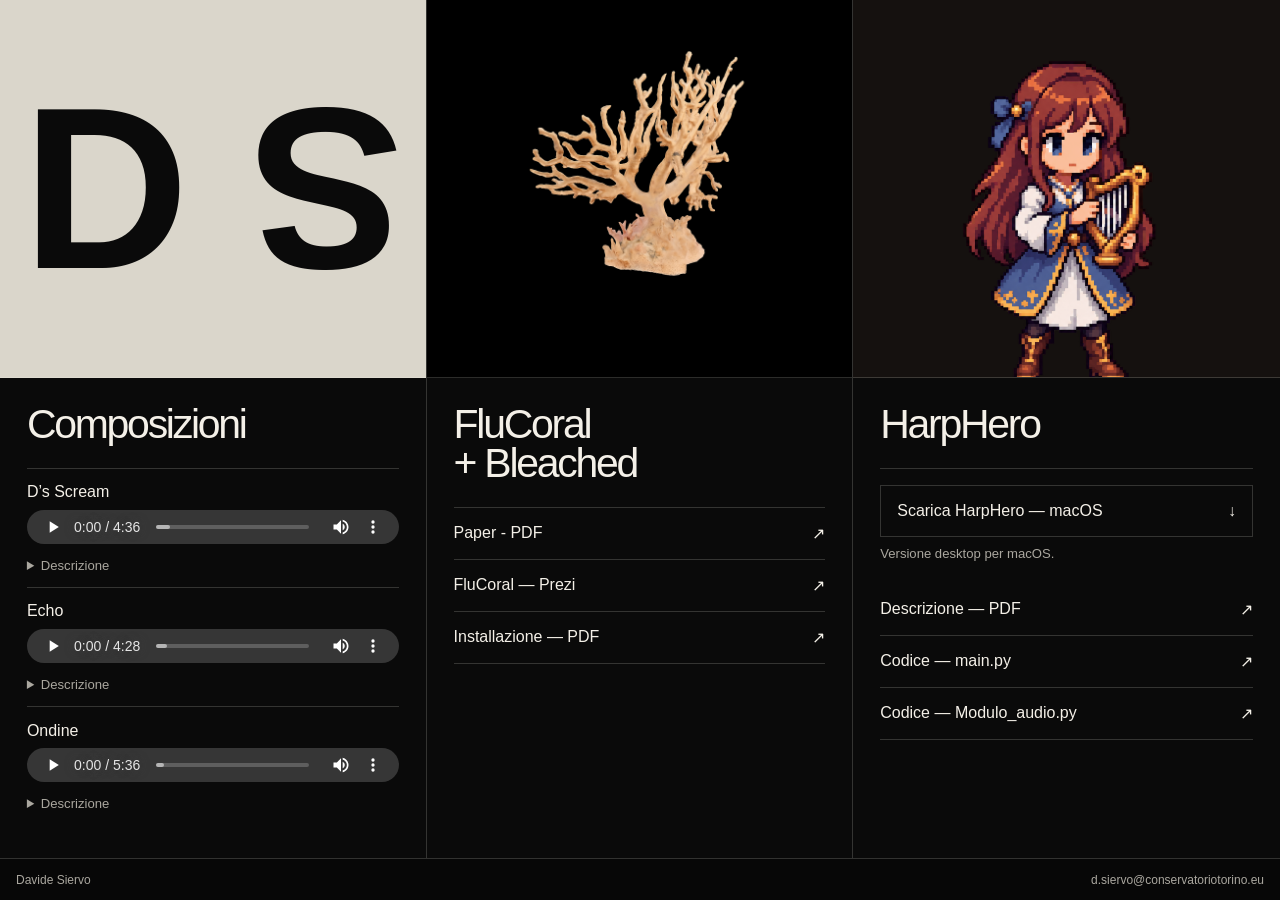
==== index.html @ f1e90d2b "Fix visual-game div to be visible" ====
<!doctype html>
<html lang="it">
  <head>
    <meta charset="UTF-8" />
    <meta name="viewport" content="width=device-width, initial-scale=1" />
    <meta name="description" content="Portfolio di Davide Siervo: composizioni, installazione multimediale e videogioco." />
    <title>Davide Siervo — Portfolio</title>
    <link rel="stylesheet" href="styles.css" />
  </head>
  <body>
    <main class="portfolio" aria-label="Portfolio di Davide Siervo">
      <section class="panel panel-audio" aria-labelledby="audio-title">
        <div class="visual visual-audio" aria-hidden="true">
          <span>D</span><span>S</span>
        </div>
        <div class="content">
          <h1 id="audio-title">Composizioni</h1>

          <div class="tracks">
            <article class="track">
              <h2>D’s Scream</h2>
              <audio controls preload="metadata">
                <source src="assets/audio/ds-scream.mp3" type="audio/mpeg" />
                Il browser non supporta la riproduzione audio.
              </audio>
              <details><summary>Descrizione</summary><p>La realizzazione di questo brano per me è stata l’esternalizzazione di un
momento di fortissima rabbia. Questo sentimento mi ha guidato durante il corso
di tutto il processo creativo, infatti, sia la scelta del materiale sonoro, sia la
composizione strutturale vogliono rappresentare, timbricamente e
dinamicamente, questo stato emozionale.
L’intento è stato quello di creare una composizione ricca di elementi impattanti,
di noise, harshness e movimento. In questo brano ho utilizzato la sintesi
wavetable, che attraverso il passaggio in un filtro a formante, mi ha permesso di
ottenere un suono che occupa tutta la gamma frequenziale udibile, da cui
fuoriesce “l’urlo”, che è il protagonista di questo brano. D’s Scream si divide in
quattro macro-sezioni più un outro. Oltre alla sintesi wavetable, ho utilizzato
delle registrazioni audio di un bastone che colpisce ripetutamente un bidone in
alluminio, per creare degli “impacts”, del rumore bianco filtrato sia sulle
frequenze acute per ottenere dei “whistle” e sia granulato per creare delle
texture in modo da dare tridimensionalità al brano.</p></details>
            </article>

            <article class="track">
              <h2>Echo</h2>
              <audio controls preload="metadata">
                <source src="assets/audio/echo.mp3" type="audio/mpeg" />
                Il browser non supporta la riproduzione audio.
              </audio>
              <details><summary>Descrizione</summary><p>Il fulcro principale di questo brano è il crossfading ed il panning tra otto
registrazioni di field recording. L’intento creativo è stato quello di realizzare un
ecosistema “atipico”, quasi alieno, ricostruendo suoni biofoni (suoni creati da
organismi viventi), come il frinire dei grilli ed il cinguettio degli uccelli, e suoni
geofoni (suoni creati da forze naturali), come il vento, lo "scricchiolio dei rami
degli alberi, tutti ricreati tramite l’uso di vari tipi di sintesi (come sintesi additiva,
granulare e ring modulation) ed altri processi di manipolazione sonora come
pitch-shifting e time-stretching.</p></details>
            </article>

            <article class="track">
              <h2>Ondine</h2>
              <audio controls preload="metadata">
                <source src="assets/audio/ondine.mp3" type="audio/mpeg" />
                Il browser non supporta la riproduzione audio.
              </audio>
              <details><summary>Descrizione</summary><p>Ondine è ossessione, potenza, ma soprattutto oppressione. 
                Il brano trae ispirazione dall’omonimo primo movimento della suite per pianoforte Gaspard de la nuit (M. 55) di Maurice Ravel, 
                alcuni passaggi della quale vengono evocati dai transienti dei kick. Nato durante un periodo di profonda crisi artistica, 
                Ondine simula la sensazione che si prova quando i pensieri che si susseguono a una velocità incontrollabile, diventano
                impossibili da governare. Nel caos più totale, il brano ricerca una chiave capace di spegnere la mente. 
                I kick sono realizzati mediante sintesi wavetable.
</p></details>
            </article>
          </div>
        </div>
      </section>

      <section class="panel panel-coral" aria-labelledby="coral-title">
        <div class="visual visual-coral">
          <img src="assets/images/corallo.png" alt="Struttura corallina su sfondo nero" />
        </div>
        <div class="content">
          <h1 id="coral-title">FluCoral<br />+ Bleached</h1>
          <nav class="project-links" aria-label="Materiali di FluCoral e Bleached">
            <a href="assets/documents/bleached.pdf" target="_blank" rel="noopener">
              <span>Paper - PDF</span><span aria-hidden="true">↗</span>
            </a>
            <a href="https://prezi.com/view/FqwRyeGxGcN8Lloyo042/?referral_token=0M3eUZlnB3FN" target="_blank" rel="noopener">
              <span>FluCoral — Prezi</span><span aria-hidden="true">↗</span>
            </a>
            <a href="assets/documents/ambienti-multimodali.pdf" target="_blank" rel="noopener">
              <span>Installazione — PDF</span><span aria-hidden="true">↗</span>
            </a>
          </nav>
        </div>
      </section>
      
      <section class="panel panel-game" aria-labelledby="game-title">
        <div class="visual visual-game">
          <img src="assets/Eroe_idle.png" alt="Immagine di HarpHero" />
        </div>
        <div class="content">
          <h1 id="game-title">HarpHero</h1>
          <div class="game-actions">
  <a
    class="play-link"
    href="https://github.com/DavideSiervo/portfolio/releases/download/harphero-v0.1/HarpHero.zip"
  >
    <span>Scarica HarpHero — macOS</span><span aria-hidden="true">↓</span>
  </a>

  <p id="play-note">Versione desktop per macOS.</p>

  <a
    class="document-link"
    href="assets/documents/harphero.pdf"
    target="_blank"
    rel="noopener"
  >
    <span>Descrizione — PDF</span><span aria-hidden="true">↗</span>
  </a>
            <a
  class="document-link"
  href="https://github.com/DavideSiervo/portfolio/blob/main/source/harphero/main.py"
  target="_blank"
  rel="noopener"
>
  <span>Codice — main.py</span><span aria-hidden="true">↗</span>
</a>

<a
  class="document-link"
  href="https://github.com/DavideSiervo/portfolio/blob/main/source/harphero/Modulo_audio.py"
  target="_blank"
  rel="noopener"
>
  <span>Codice — Modulo_audio.py</span><span aria-hidden="true">↗</span>
</a>
</div>
        </div>
      </section>
    </main>

    <footer>
      <span>Davide Siervo</span>
      <a href="mailto:d.siervo@conservatoriotorino.eu">d.siervo@conservatoriotorino.eu</a>
    </footer>
    <script src="script.js"></script>
  </body>
</html>
---- styles.css ----
:root {
  color-scheme: dark;
  --ink: #f4f0e8;
  --muted: #aaa79f;
  --line: rgba(244, 240, 232, 0.18);
  --black: #070707;
  font-family: Inter, "Helvetica Neue", Arial, sans-serif;
}

* { box-sizing: border-box; }

html { background: var(--black); }

body {
  margin: 0;
  background: var(--black);
  color: var(--ink);
}

a { color: inherit; }

.portfolio {
  min-height: calc(100svh - 42px);
  display: grid;
  grid-template-columns: repeat(3, minmax(0, 1fr));
}

.panel {
  position: relative;
  min-width: 0;
  min-height: calc(100svh - 42px);
  display: grid;
  grid-template-rows: minmax(210px, 42vh) 1fr;
  overflow: hidden;
  border-right: 1px solid var(--line);
  background: #0a0a0a;
}

.panel:last-child { border-right: 0; }

.visual {
  position: relative;
  min-height: 0;
  overflow: hidden;
  border-bottom: 1px solid var(--line);
}

.visual-audio {
  display: flex;
  align-items: center;
  justify-content: space-between;
  padding: 1.4rem;
  color: #0a0a0a;
  background: #dad6cb;
  font-size: clamp(8rem, 18vw, 19rem);
  font-weight: 800;
  line-height: .7;
  letter-spacing: -.12em;
}

.visual-audio span:last-child { transform: rotate(180deg); }

.visual-coral { background: #000; }
.visual-coral img {
  width: 100%;
  height: 100%;
  display: block;
  object-fit: contain;
  object-position: center;
}

.visual-game {
  display: grid;
  place-items: center;
  background: #15110f;
  color: #f5bc68;
}

.visual-game img {
  width: 100%;
  height: 100%;
  display: block;
  object-fit: cover;
  object-position: center;
}

.game-mark {
  font: 700 clamp(5rem, 12vw, 12rem)/1 Georgia, serif;
  letter-spacing: -.13em;
}

.harp-line {
  position: absolute;
  font-size: clamp(15rem, 32vw, 32rem);
  line-height: 1;
  opacity: .14;
  transform: rotate(-16deg);
}

.content {
  padding: clamp(1.25rem, 2.1vw, 2.25rem);
  align-self: start;
}

.eyebrow {
  margin: 0 0 .75rem;
  color: var(--muted);
  font-size: .76rem;
  letter-spacing: .13em;
  text-transform: uppercase;
}

h1 {
  margin: 0 0 1.5rem;
  font-size: clamp(2rem, 3.2vw, 4rem);
  font-weight: 500;
  line-height: .95;
  letter-spacing: -.055em;
}

.tracks { display: grid; }

.track {
  padding: .9rem 0;
  border-top: 1px solid var(--line);
}

.track h2 {
  margin: 0 0 .55rem;
  font-size: 1rem;
  font-weight: 500;
}

audio { width: 100%; height: 34px; }

details { margin-top: .6rem; color: var(--muted); }
summary { cursor: pointer; font-size: .82rem; }
details p { margin: .65rem 0 0; font-size: .9rem; line-height: 1.5; }

.project-links,
.game-actions { border-top: 1px solid var(--line); }

.project-links a,
.document-link {
  display: flex;
  justify-content: space-between;
  gap: 1rem;
  padding: 1rem 0;
  border-bottom: 1px solid var(--line);
  text-decoration: none;
  transition: color .2s ease, padding .2s ease;
}

.project-links a:hover,
.document-link:hover { color: #f5bc68; padding-left: .35rem; }

.play-link {
  width: 100%;
  margin-top: 1rem;
  padding: 1rem;
  border: 1px solid var(--line);
  background: transparent;
  color: var(--ink);
  font: inherit;
  text-decoration: none;
  display: flex;
  justify-content: space-between;
  transition: color .2s ease, background .2s ease;
}

.play-link:hover { color: #0a0a0a; background: #f5bc68; }

#play-note { margin: .6rem 0 1.4rem; color: var(--muted); font-size: .82rem; }

footer {
  min-height: 42px;
  display: flex;
  align-items: center;
  justify-content: space-between;
  gap: 1rem;
  padding: .65rem 1rem;
  border-top: 1px solid var(--line);
  color: var(--muted);
  font-size: .75rem;
}

footer a { text-decoration: none; }
footer a:hover { color: var(--ink); }

@media (max-width: 900px) {
  .portfolio { grid-template-columns: 1fr; }
  .panel {
    min-height: auto;
    grid-template-rows: minmax(260px, 55vw) auto;
    border-right: 0;
    border-bottom: 1px solid var(--line);
  }
  .visual-audio { font-size: clamp(9rem, 37vw, 20rem); }
  .content { padding-bottom: 3rem; }
}

@media (max-width: 520px) {
  footer { align-items: flex-start; flex-direction: column; }
}

@media (prefers-reduced-motion: reduce) {
  * { scroll-behavior: auto !important; transition: none !important; }
}
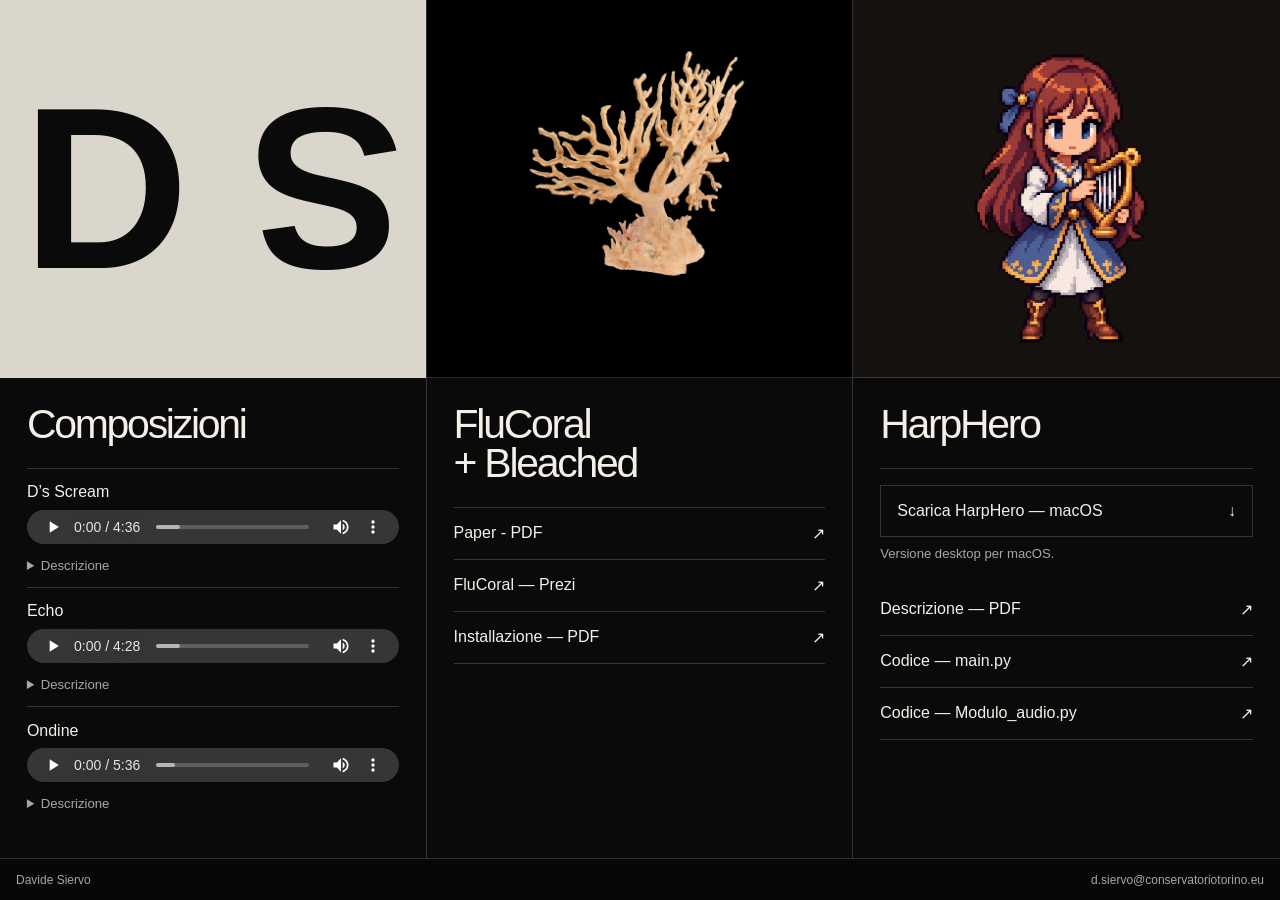
==== commit a4541c4a: "Update stylesheet link with version query" ====
--- a/index.html
+++ b/index.html
@@ -5,7 +5,7 @@
     <meta name="viewport" content="width=device-width, initial-scale=1" />
     <meta name="description" content="Portfolio di Davide Siervo: composizioni, installazione multimediale e videogioco." />
     <title>Davide Siervo — Portfolio</title>
-    <link rel="stylesheet" href="styles.css" />
+    <link rel="stylesheet" href="styles.css?v=2" />
   </head>
   <body>
     <main class="portfolio" aria-label="Portfolio di Davide Siervo">
--- a/styles.css
+++ b/styles.css
@@ -70,18 +70,9 @@
 }
 
 .visual-game {
-  display: grid;
-  place-items: center;
+  position: relative;
+  overflow: hidden;
   background: #15110f;
-  color: #f5bc68;
-}
-
-.visual-game img {
-  width: 100%;
-  height: 100%;
-  display: block;
-  object-fit: cover;
-  object-position: center;
 }
 
 .game-mark {
@@ -206,3 +197,15 @@
 @media (prefers-reduced-motion: reduce) {
   * { scroll-behavior: auto !important; transition: none !important; }
 }
+
+.visual-game img {
+  position: absolute !important;
+  inset: 0 !important;
+  width: 100% !important;
+  height: 100% !important;
+  object-fit: contain !important;
+  object-position: center !important;
+  transform: none !important;
+  max-width: none !important;
+  max-height: none !important;
+}
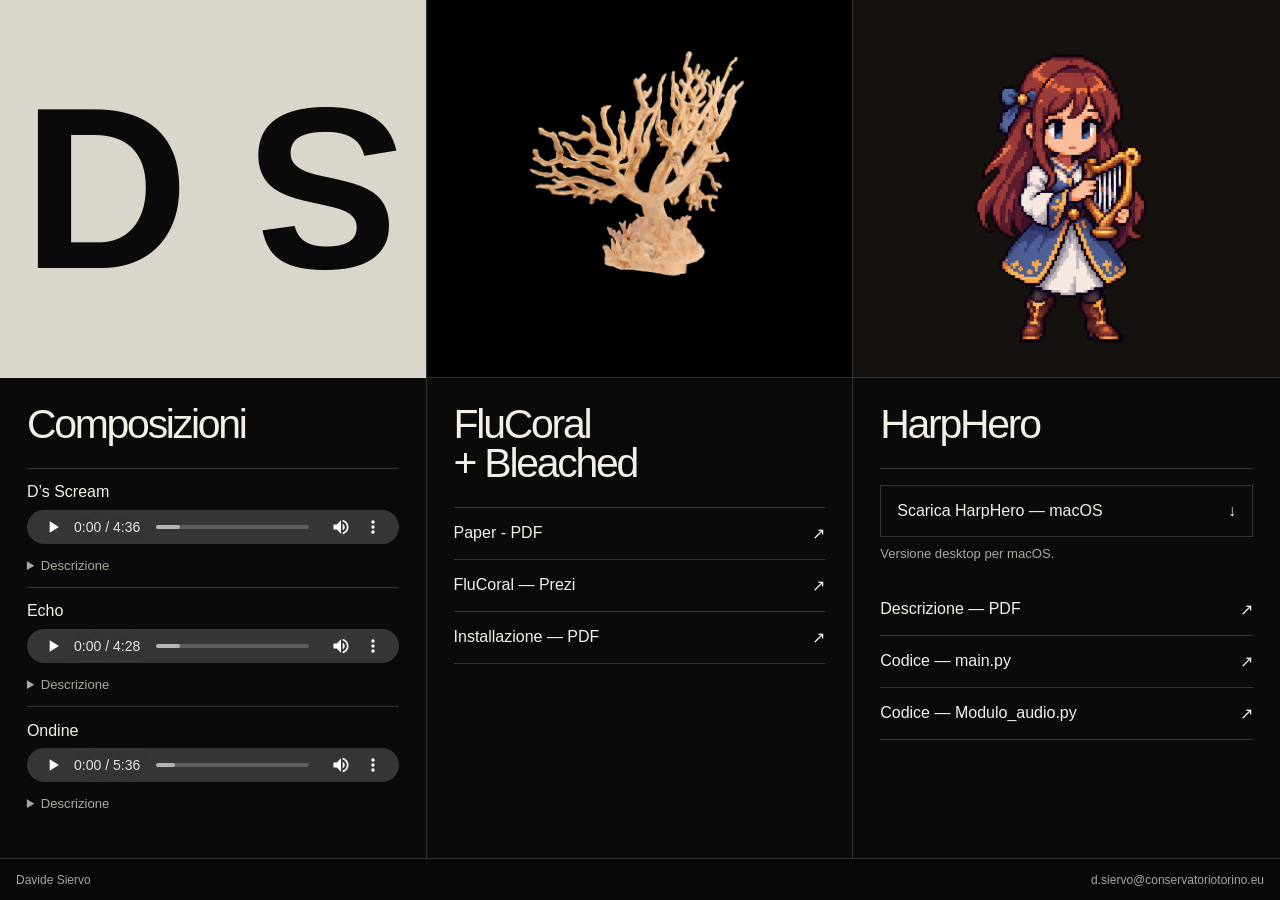
==== commit bf53c666: "Update download link for HarpHero to version 0.2" ====
--- a/index.html
+++ b/index.html
@@ -103,7 +103,7 @@
           <div class="game-actions">
   <a
     class="play-link"
-    href="https://github.com/DavideSiervo/portfolio/releases/download/harphero-v0.1/HarpHero.zip"
+    href="https://github.com/DavideSiervo/portfolio/releases/download/harphero-v0.2/HarpHero.zip"
   >
     <span>Scarica HarpHero — macOS</span><span aria-hidden="true">↓</span>
   </a>
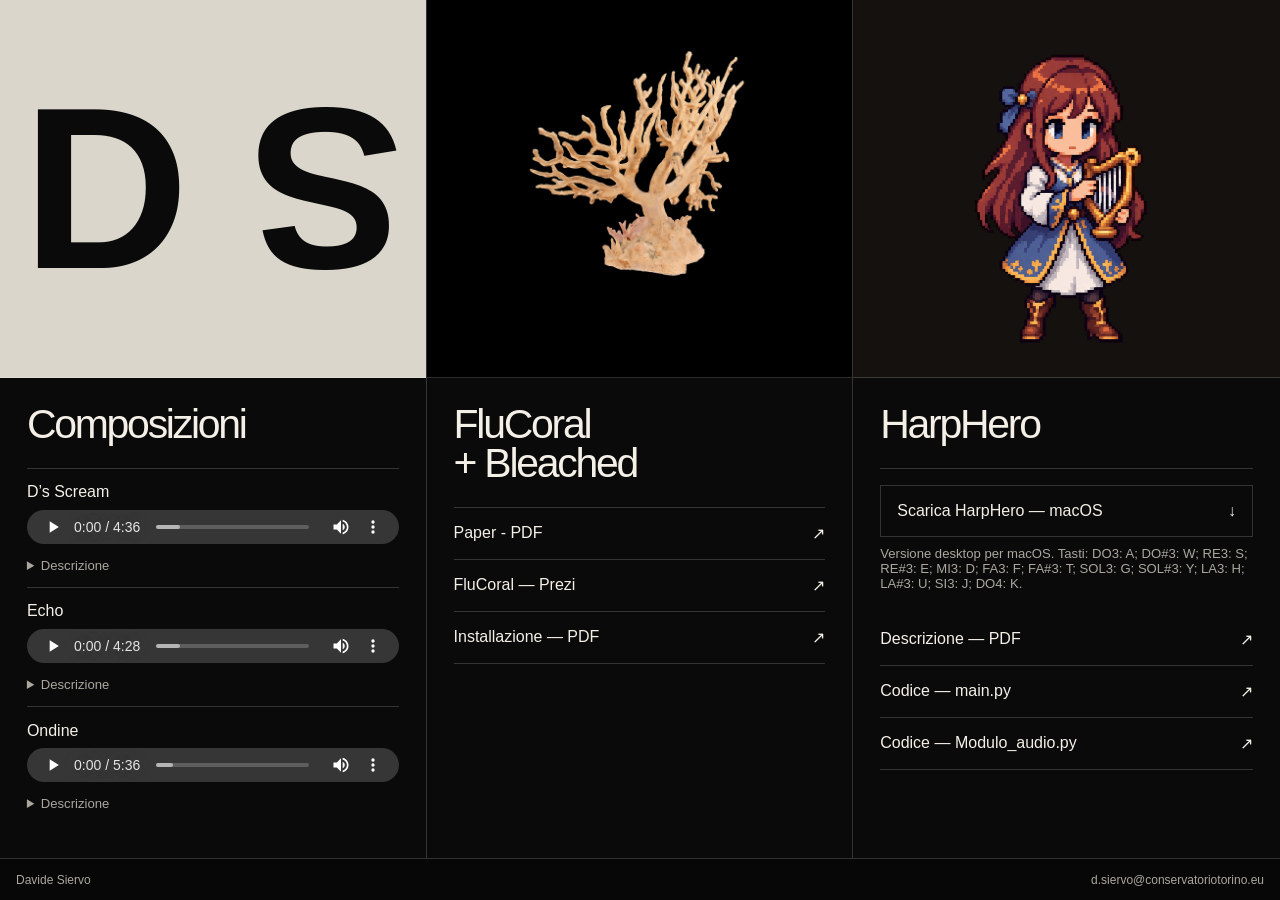
==== commit 607cf9fb: "Update macOS version description with key mappings Added key mappings for macOS version in descripti" ====
--- a/index.html
+++ b/index.html
@@ -108,7 +108,7 @@
     <span>Scarica HarpHero — macOS</span><span aria-hidden="true">↓</span>
   </a>
 
-  <p id="play-note">Versione desktop per macOS.</p>
+  <p id="play-note">Versione desktop per macOS. Tasti: DO3: A; DO#3: W; RE3: S; RE#3: E; MI3: D; FA3: F; FA#3: T; SOL3: G; SOL#3: Y; LA3: H; LA#3: U; SI3: J; DO4: K.</p>
 
   <a
     class="document-link"
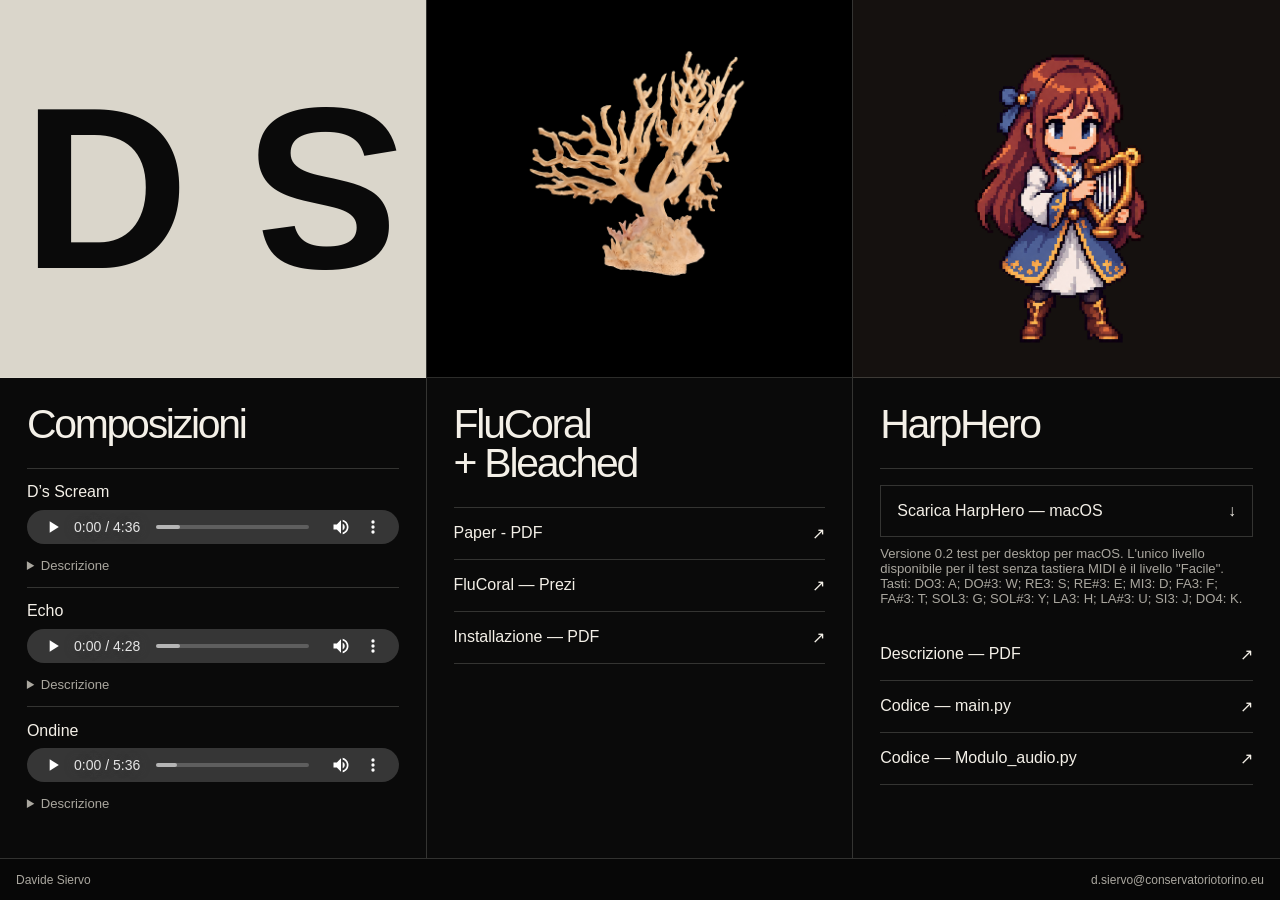
==== commit cf6d6aa7: "Modify macOS version description in index.html Updated the description for the macOS version to indi" ====
--- a/index.html
+++ b/index.html
@@ -108,7 +108,7 @@
     <span>Scarica HarpHero — macOS</span><span aria-hidden="true">↓</span>
   </a>
 
-  <p id="play-note">Versione desktop per macOS. Tasti: DO3: A; DO#3: W; RE3: S; RE#3: E; MI3: D; FA3: F; FA#3: T; SOL3: G; SOL#3: Y; LA3: H; LA#3: U; SI3: J; DO4: K.</p>
+  <p id="play-note">Versione 0.2 test per desktop per macOS. L'unico livello disponibile per il test senza tastiera MIDI è il livello "Facile". Tasti: DO3: A; DO#3: W; RE3: S; RE#3: E; MI3: D; FA3: F; FA#3: T; SOL3: G; SOL#3: Y; LA3: H; LA#3: U; SI3: J; DO4: K.</p>
 
   <a
     class="document-link"
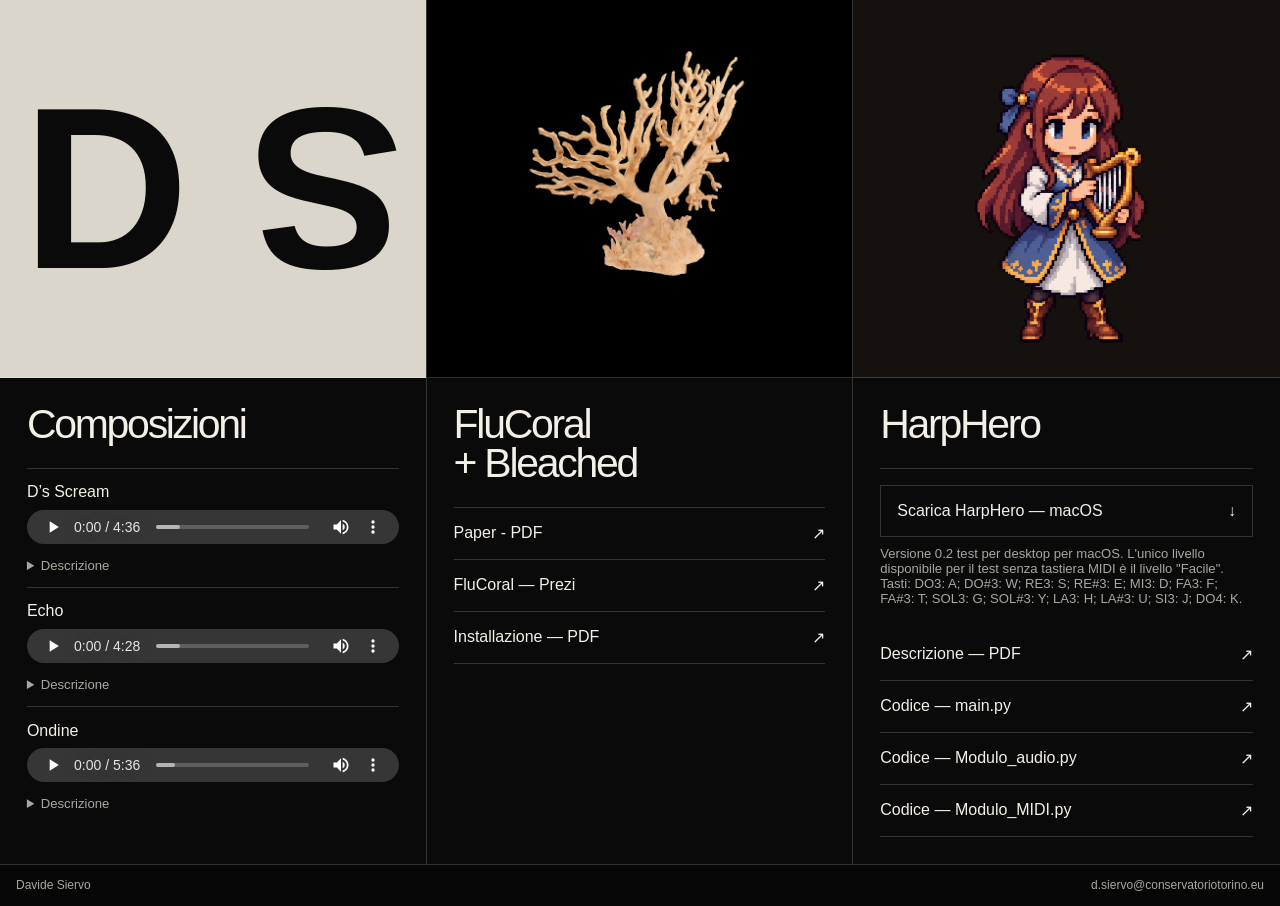
==== commit 25724803: "Aggiungi link al sorgente Modulo_MIDI nel portfolio" ====
--- a/index.html
+++ b/index.html
@@ -135,6 +135,15 @@
 >
   <span>Codice — Modulo_audio.py</span><span aria-hidden="true">↗</span>
 </a>
+
+<a
+  class="document-link"
+  href="https://github.com/DavideSiervo/portfolio/blob/main/source/harphero/Modulo_MIDI.py"
+  target="_blank"
+  rel="noopener"
+>
+  <span>Codice — Modulo_MIDI.py</span><span aria-hidden="true">↗</span>
+</a>
 </div>
         </div>
       </section>
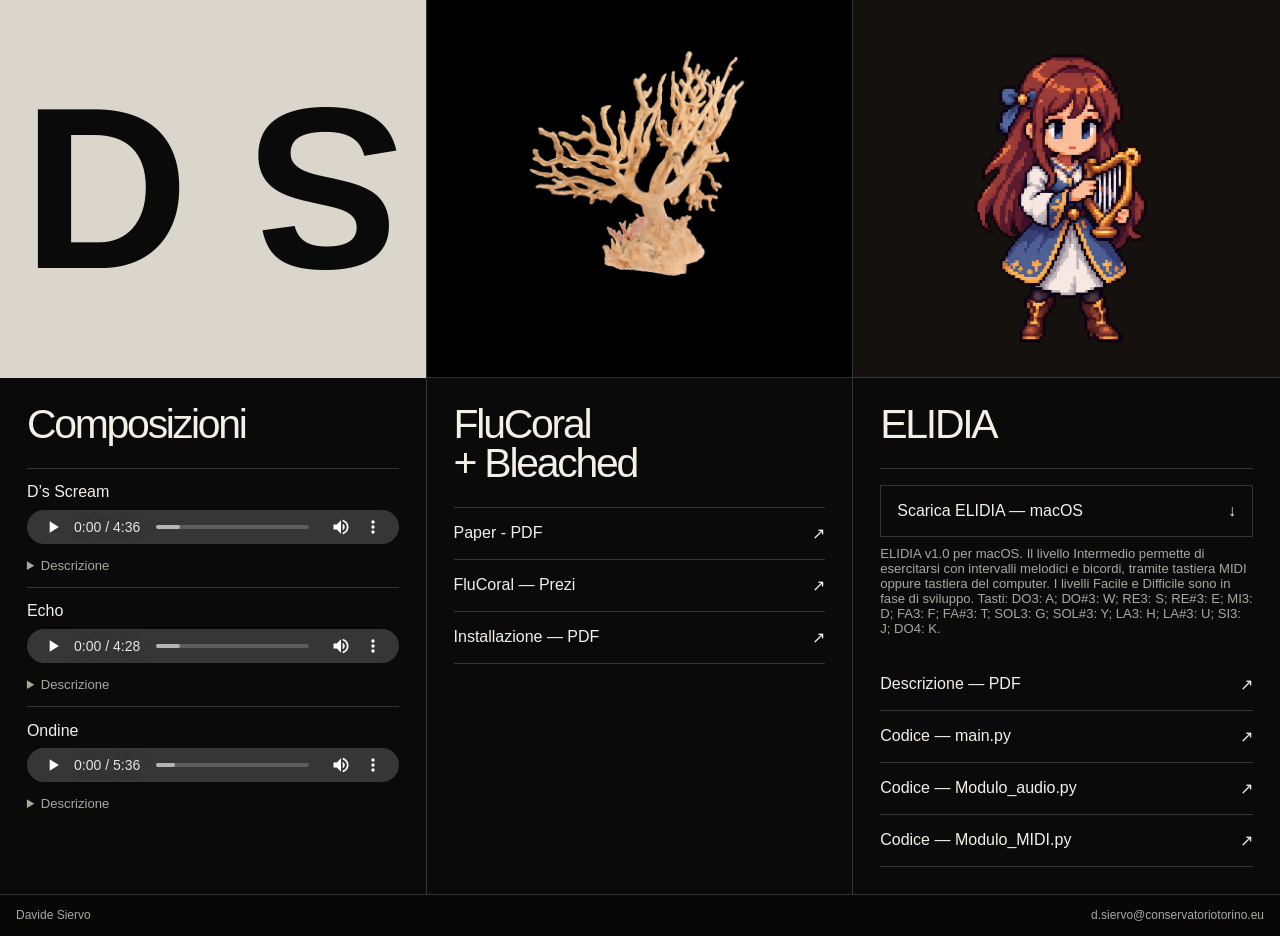
==== commit d6ed10c9: "Aggiorna portfolio a ELIDIA v1.0 macOS" ====
--- a/index.html
+++ b/index.html
@@ -96,19 +96,19 @@
       
       <section class="panel panel-game" aria-labelledby="game-title">
         <div class="visual visual-game">
-          <img src="assets/Eroe_idle.png" alt="Immagine di HarpHero" />
+          <img src="assets/Eroe_idle.png" alt="Immagine di ELIDIA" />
         </div>
         <div class="content">
-          <h1 id="game-title">HarpHero</h1>
+          <h1 id="game-title">ELIDIA</h1>
           <div class="game-actions">
   <a
     class="play-link"
-    href="https://github.com/DavideSiervo/portfolio/releases/download/harphero-v0.2/HarpHero.zip"
+    href="https://github.com/DavideSiervo/portfolio/releases/download/elidia-v1.0/ELIDIA-macOS.zip"
   >
-    <span>Scarica HarpHero — macOS</span><span aria-hidden="true">↓</span>
+    <span>Scarica ELIDIA — macOS</span><span aria-hidden="true">↓</span>
   </a>
 
-  <p id="play-note">Versione 0.2 test per desktop per macOS. L'unico livello disponibile per il test senza tastiera MIDI è il livello "Facile". Tasti: DO3: A; DO#3: W; RE3: S; RE#3: E; MI3: D; FA3: F; FA#3: T; SOL3: G; SOL#3: Y; LA3: H; LA#3: U; SI3: J; DO4: K.</p>
+  <p id="play-note">ELIDIA v1.0 per macOS. Il livello Intermedio permette di esercitarsi con intervalli melodici e bicordi, tramite tastiera MIDI oppure tastiera del computer. I livelli Facile e Difficile sono in fase di sviluppo. Tasti: DO3: A; DO#3: W; RE3: S; RE#3: E; MI3: D; FA3: F; FA#3: T; SOL3: G; SOL#3: Y; LA3: H; LA#3: U; SI3: J; DO4: K.</p>
 
   <a
     class="document-link"
